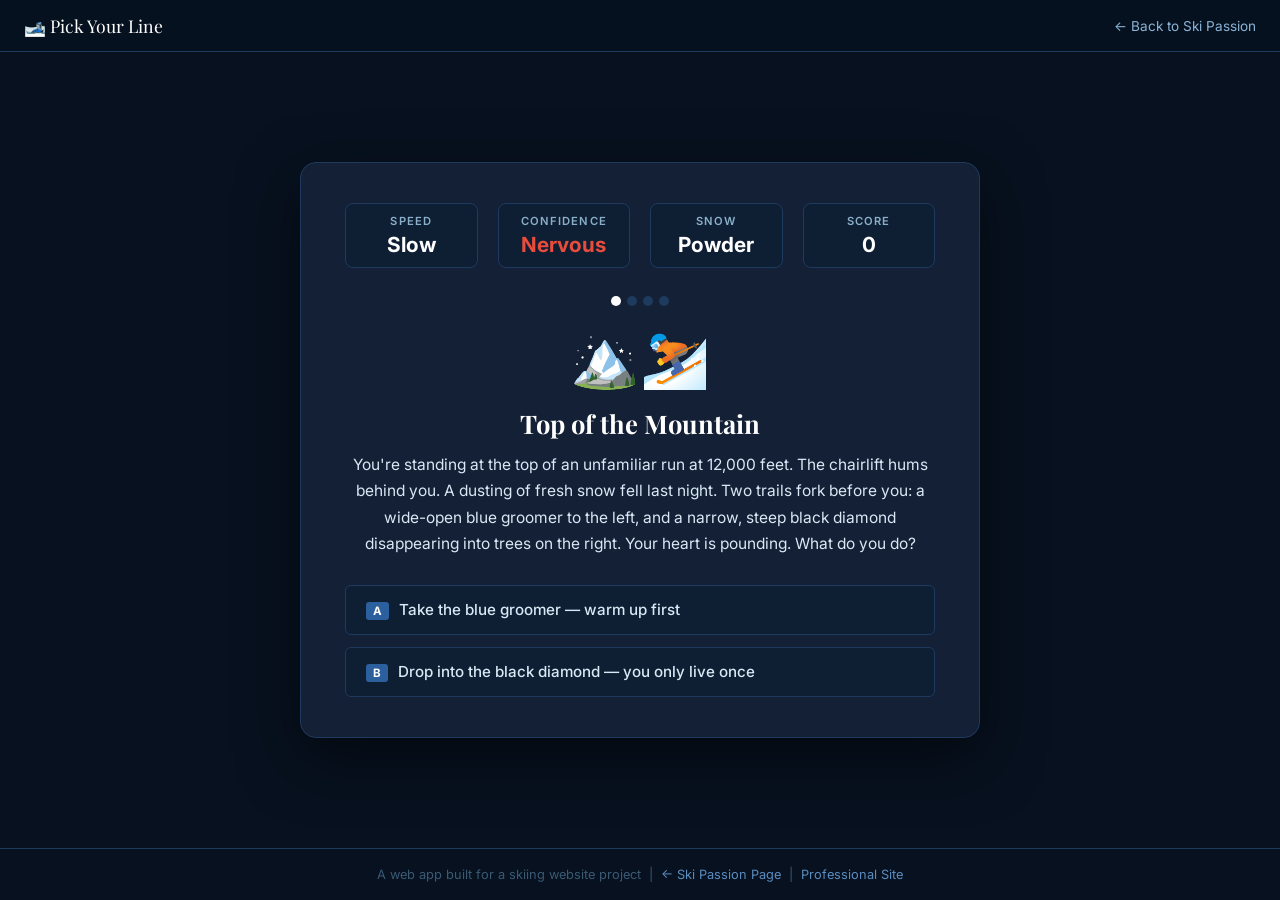
==== app.html @ cfaedc74 "Create app.html" ====
<!DOCTYPE html>
<html lang="en">
<head>
  <meta charset="UTF-8" />
  <meta name="viewport" content="width=device-width, initial-scale=1.0" />
  <title>Pick Your Line 🎿 — Ski Run Simulator</title>
  <style>
    @import url('https://fonts.googleapis.com/css2?family=Inter:wght@400;500;600;700&family=Playfair+Display:wght@700&display=swap');

    *, *::before, *::after { box-sizing: border-box; margin: 0; padding: 0; }

    :root {
      --bg-dark:    #07111f;
      --bg-mid:     #0e1e33;
      --bg-card:    #132035;
      --border:     #1e3a5f;
      --blue-main:  #2c5f9e;
      --blue-light: #5b9bd5;
      --blue-pale:  #8ab4d6;
      --text-main:  #d8e8f5;
      --text-dim:   #8aafc9;
      --white:      #ffffff;
      --green:      #2ecc71;
      --red:        #e74c3c;
      --yellow:     #f39c12;
      --btn-radius: 6px;
    }

    body {
      background-color: var(--bg-dark);
      font-family: 'Inter', sans-serif;
      color: var(--text-main);
      min-height: 100vh;
      display: flex;
      flex-direction: column;
    }

    #topbar {
      background-color: rgba(7, 17, 31, 0.95);
      border-bottom: 1px solid var(--border);
      padding: 0 24px;
      height: 52px;
      display: flex;
      align-items: center;
      justify-content: space-between;
    }
    #topbar .logo {
      font-family: 'Playfair Display', serif;
      font-size: 1.1rem;
      color: var(--white);
      text-decoration: none;
    }
    #topbar a.back-link {
      color: var(--blue-pale);
      font-size: 0.85rem;
      text-decoration: none;
    }
    #topbar a.back-link:hover { color: var(--white); }

    #game-wrap {
      flex: 1;
      display: flex;
      flex-direction: column;
      align-items: center;
      justify-content: center;
      padding: 40px 16px;
    }

    #game-card {
      background-color: var(--bg-card);
      border: 1px solid var(--border);
      border-radius: 16px;
      max-width: 680px;
      width: 100%;
      padding: 40px 44px;
      box-shadow: 0 20px 60px rgba(0, 0, 0, 0.5);
    }

    #status-bar {
      display: flex;
      gap: 20px;
      margin-bottom: 28px;
      flex-wrap: wrap;
    }
    .stat-item {
      display: flex;
      flex-direction: column;
      align-items: center;
      background-color: var(--bg-mid);
      border: 1px solid var(--border);
      border-radius: 8px;
      padding: 10px 16px;
      flex: 1;
      min-width: 80px;
    }
    .stat-label {
      font-size: 0.7rem;
      font-weight: 600;
      letter-spacing: 0.1em;
      text-transform: uppercase;
      color: var(--text-dim);
      margin-bottom: 4px;
    }
    .stat-value {
      font-size: 1.3rem;
      font-weight: 700;
      color: var(--white);
    }
    .stat-value.good  { color: var(--green); }
    .stat-value.warn  { color: var(--yellow); }
    .stat-value.bad   { color: var(--red); }

    #scene-art {
      font-size: 3.5rem;
      text-align: center;
      margin-bottom: 20px;
      line-height: 1;
      user-select: none;
    }

    #scene-title {
      font-family: 'Playfair Display', serif;
      font-size: 1.6rem;
      font-weight: 700;
      color: var(--white);
      margin-bottom: 12px;
      text-align: center;
    }

    #scene-desc {
      font-size: 0.97rem;
      line-height: 1.7;
      color: var(--text-main);
      margin-bottom: 28px;
      text-align: center;
      min-height: 80px;
    }

    #choices {
      display: flex;
      flex-direction: column;
      gap: 12px;
    }

    .choice-btn {
      background-color: var(--bg-mid);
      border: 1px solid var(--border);
      border-radius: var(--btn-radius);
      color: var(--text-main);
      cursor: pointer;
      font-family: 'Inter', sans-serif;
      font-size: 0.95rem;
      font-weight: 500;
      padding: 14px 20px;
      text-align: left;
      transition: background-color 0.18s, border-color 0.18s, transform 0.1s;
      width: 100%;
    }
    .choice-btn:hover {
      background-color: rgba(44, 95, 158, 0.3);
      border-color: var(--blue-main);
      transform: translateX(3px);
    }
    .choice-btn:active { transform: translateX(1px); }
    .choice-btn .choice-label {
      display: inline-block;
      background-color: var(--blue-main);
      color: var(--white);
      font-size: 0.72rem;
      font-weight: 700;
      border-radius: 3px;
      padding: 2px 7px;
      margin-right: 10px;
      vertical-align: middle;
    }

    #outcome-box {
      display: none;
      padding: 16px 20px;
      border-radius: 8px;
      margin-bottom: 24px;
      font-size: 0.95rem;
      line-height: 1.6;
      text-align: center;
    }
    #outcome-box.win  { background-color: rgba(46, 204, 113, 0.15); border: 1px solid var(--green); color: #a8f0c0; }
    #outcome-box.loss { background-color: rgba(231, 76, 60, 0.15);  border: 1px solid var(--red);   color: #f0a8a8; }
    #outcome-box.info { background-color: rgba(44, 95, 158, 0.15);  border: 1px solid var(--blue-main); color: var(--blue-pale); }

    #end-actions {
      display: none;
      flex-direction: column;
      align-items: center;
      gap: 16px;
      margin-top: 20px;
    }
    #final-score {
      font-family: 'Playfair Display', serif;
      font-size: 1.4rem;
      color: var(--white);
      text-align: center;
    }
    #restart-btn {
      background-color: var(--blue-main);
      border: none;
      border-radius: var(--btn-radius);
      color: var(--white);
      cursor: pointer;
      font-family: 'Inter', sans-serif;
      font-size: 1rem;
      font-weight: 600;
      padding: 14px 36px;
      transition: background-color 0.18s;
    }
    #restart-btn:hover { background-color: #1a4a7a; }

    #progress-track {
      display: flex;
      gap: 6px;
      justify-content: center;
      margin-bottom: 24px;
    }
    .track-dot {
      width: 10px;
      height: 10px;
      border-radius: 50%;
      background-color: var(--border);
      transition: background-color 0.3s;
    }
    .track-dot.done  { background-color: var(--blue-light); }
    .track-dot.curr  { background-color: var(--white); }
    .track-dot.good-end { background-color: var(--green); }
    .track-dot.bad-end  { background-color: var(--red); }

    #app-footer {
      text-align: center;
      padding: 18px;
      font-size: 0.8rem;
      color: #3a5a74;
      border-top: 1px solid var(--border);
    }
    #app-footer a { color: #5a8cbf; text-decoration: none; }
    #app-footer a:hover { color: var(--white); }
  </style>
</head>
<body>

<div id="topbar">
  <a href="scratch.html" class="logo">🎿 Pick Your Line</a>
  <a href="scratch.html" class="back-link">← Back to Ski Passion</a>
</div>

<div id="game-wrap">
  <div id="game-card">

    <div id="status-bar">
      <div class="stat-item">
        <span class="stat-label">Speed</span>
        <span class="stat-value" id="stat-speed">—</span>
      </div>
      <div class="stat-item">
        <span class="stat-label">Confidence</span>
        <span class="stat-value" id="stat-conf">—</span>
      </div>
      <div class="stat-item">
        <span class="stat-label">Snow</span>
        <span class="stat-value" id="stat-snow">—</span>
      </div>
      <div class="stat-item">
        <span class="stat-label">Score</span>
        <span class="stat-value" id="stat-score">0</span>
      </div>
    </div>

    <div id="progress-track"></div>
    <div id="outcome-box"></div>
    <div id="scene-art">⛷️</div>
    <div id="scene-title">Pick Your Line</div>
    <div id="scene-desc">Loading your run...</div>
    <div id="choices"></div>

    <div id="end-actions">
      <div id="final-score"></div>
      <button id="restart-btn">🔄 Try Again</button>
    </div>

  </div>
</div>

<div id="app-footer">
  A web app built for a skiing website project &nbsp;|&nbsp;
  <a href="scratch.html">← Ski Passion Page</a> &nbsp;|&nbsp;
  <a href="index.html">Professional Site</a>
</div>

<script>
  const state = {
    sceneIndex: 0,
    score: 0,
    speed: 'Slow',
    confidence: 'Nervous',
    snow: 'Groomed',
    history: [],
    gameOver: false
  };

  const scenes = {
    start: {
      art: '🏔️⛷️',
      title: "Top of the Mountain",
      desc: "You're standing at the top of an unfamiliar run at 12,000 feet. The chairlift hums behind you. A dusting of fresh snow fell last night. Two trails fork before you: a wide-open blue groomer to the left, and a narrow, steep black diamond disappearing into trees on the right. Your heart is pounding. What do you do?",
      speedSet: 'Slow', confSet: 'Nervous', snowSet: 'Powder',
      choices: [
        { label: 'Take the blue groomer — warm up first', next: 'groomer_start', points: 5 },
        { label: 'Drop into the black diamond — you only live once', next: 'black_start', points: 10 }
      ]
    },
    groomer_start: {
      art: '🎿✨',
      title: "Smooth Groomed Snow",
      desc: "The corduroy is pristine. Your edges grip perfectly and you start carving big confident arcs. Speed builds naturally. A mogul field appears halfway down — you can either punch straight through for a challenge, or detour around on a smooth cat track to keep your run clean.",
      speedSet: 'Medium', confSet: 'Confident', snowSet: 'Groomed',
      choices: [
        { label: 'Hit the moguls — let\'s see what you\'ve got', next: 'moguls', points: 10 },
        { label: 'Take the cat track — smooth and steady', next: 'cat_track', points: 5 }
      ]
    },
    black_start: {
      art: '😰🌲',
      title: "Into the Trees",
      desc: "You drop off the cornice edge and immediately your speed doubles. The trees are close, the snow is chopped. You need to scrub speed FAST. You can either slam on the brakes with a hockey stop (risky on variable snow), or try to find a rhythm through the natural terrain features.",
      speedSet: 'Fast', confSet: 'Nervous', snowSet: 'Chop',
      choices: [
        { label: 'Hockey stop — brake hard NOW', next: 'hockey_stop', points: 8 },
        { label: 'Find the rhythm — trust your technique', next: 'find_rhythm', points: 12 }
      ]
    },
    moguls: {
      art: '💥🎿',
      title: "Into the Bumps",
      desc: "The moguls are massive — each one the size of a volkswagen. You absorb the first three like a pro. Then you catch an edge on the fourth one. You go airborne — not by choice. You can tuck and try to land clean, or try to flail and self-arrest before the impact.",
      speedSet: 'Fast', confSet: 'Nervous', snowSet: 'Groomed',
      choices: [
        { label: 'Tuck and stick the landing', next: 'mogul_land', points: 15 },
        { label: 'Try to bail out mid-air', next: 'mogul_bail', points: 0 }
      ]
    },
    cat_track: {
      art: '😌🏔️',
      title: "Smooth Cat Track",
      desc: "You glide along the cat track, soaking in the views. A couple of powder stashes are visible off the groomed path — fresh, untracked snow between some trees. Totally rideable if you're brave enough to hop off-piste.",
      speedSet: 'Slow', confSet: 'Confident', snowSet: 'Groomed',
      choices: [
        { label: 'Charge into the powder stash!', next: 'powder_stash', points: 15 },
        { label: 'Stay on the groomer all the way down', next: 'clean_finish', points: 8 }
      ]
    },
    hockey_stop: {
      art: '😬❄️',
      title: "Edge Wash",
      desc: "You try to hockey stop but your edges wash out in the variable snow. You slide sideways for about 30 meters, losing a ski pole along the way. But you stop! No crash, just wounded pride and one missing pole. You retrieve it and compose yourself.",
      speedSet: 'Slow', confSet: 'Shaken', snowSet: 'Chop',
      choices: [
        { label: 'Ski it out slowly — you\'ve got this', next: 'slow_finish', points: 6 },
        { label: 'Drop into the off-piste gully — all or nothing', next: 'gully', points: 14 }
      ]
    },
    find_rhythm: {
      art: '🔥⛷️',
      title: "In the Zone",
      desc: "Something clicks. The trees open up just enough and you're flowing between them, absorbing terrain, making micro-adjustments that feel effortless. This is what skiing is about. You ride it all the way out — perfectly controlled — and burst into the open bowl below.",
      speedSet: 'Fast', confSet: 'Locked In', snowSet: 'Powder',
      choices: [
        { label: 'Charge across the open bowl — maintain the energy!', next: 'open_bowl', points: 18 },
        { label: 'Scout the exit carefully — you\'ve earned a safe finish', next: 'safe_exit', points: 12 }
      ]
    },
    mogul_land: {
      art: '🏅⛷️',
      title: "Stomped It!",
      desc: "You tuck, absorb the impact, and stick the landing like you've done it a thousand times. The crowd at the lift line (there's always a crowd) gives a small cheer. Confidence sky-high. The rest of the mogul field parts like a zipper.",
      speedSet: 'Fast', confSet: 'Elite', snowSet: 'Groomed',
      choices: [
        { label: 'Sprint to the finish for maximum style points', next: 'epic_finish', points: 20 },
        { label: 'Lap it immediately — do it again!', next: 'epic_finish', points: 20 }
      ]
    },
    mogul_bail: {
      art: '💀😅',
      title: "Tomahawk",
      desc: "Your attempt to bail mid-air results in a spectacular tumble — ski, pole, hat, and dignity scattered across the mogul field. You're completely fine. One ski released properly. But the GoPro footage is going to be... educational.",
      speedSet: 'Slow', confSet: 'Humbled', snowSet: 'Groomed',
      terminal: 'loss',
      terminalMsg: "You survived! But that's one for the fail compilation. No shame — everyone's taken a mogul send-off at some point. Brush the snow off and go again. 😅",
      points: 5
    },
    powder_stash: {
      art: '❄️🤩',
      title: "First Tracks!",
      desc: "You plunge into untracked snow and immediately you're floating — the skis surfing above the deep powder. Time slows down. Every turn is effortless, weightless bliss. You ride it all the way to the base, whooping the whole way.",
      speedSet: 'Medium', confSet: 'Euphoric', snowSet: 'Powder',
      terminal: 'win',
      terminalMsg: "🏆 Perfect Powder Run! You found untracked snow and rode it flawlessly. This is why we ski. This is why we endure the cold and the crowds and the parking lot. For this exact moment.",
      points: 30
    },
    clean_finish: {
      art: '😌✅',
      title: "Clean and Comfortable",
      desc: "You carve smooth turns all the way to the base, arriving with energy to spare and a smile on your face. Safe, controlled, satisfying.",
      speedSet: 'Medium', confSet: 'Happy', snowSet: 'Groomed',
      terminal: 'win',
      terminalMsg: "✅ Solid clean run! You skied within your ability and had a great time doing it. Smart, controlled, fun. Now go lap it again with a little more edge pressure.",
      points: 20
    },
    slow_finish: {
      art: '🐢⛷️',
      title: "Controlled Descent",
      desc: "You pick your way carefully through the rest of the black diamond, wedge-turning where needed without shame. Not your finest hour stylistically. But you finish the run, all body parts intact, and that's what matters.",
      speedSet: 'Slow', confSet: 'Relieved', snowSet: 'Chop',
      terminal: 'win',
      terminalMsg: "🎿 Run Complete — The mountain doesn't care about style points. You made it down in one piece. That's skiing. Go have a hot chocolate and come back stronger.",
      points: 12
    },
    gully: {
      art: '🌊❄️',
      title: "The Gully Drop",
      desc: "You drop into the narrow gully and it turns into a natural half-pipe. You're bouncing wall to wall, completely out of control but somehow staying upright. At the bottom, the gully spits you into the open run — alive, screaming, and grinning.",
      speedSet: 'Fast', confSet: 'Manic', snowSet: 'Chop',
      terminal: 'win',
      terminalMsg: "🏆 Wild Ride! You absolutely should not have done that and it was AWESOME. 10/10 would not recommend, would absolutely do again.",
      points: 25
    },
    open_bowl: {
      art: '🏔️💨',
      title: "Wide Open Bowl",
      desc: "You explode into the open bowl and let it run — Mach chicken all the way to the ridge. Wind howling, vision blurring at the edges, the mountain spread out around you like the whole world belongs to you.",
      speedSet: 'Mach', confSet: 'Invincible', snowSet: 'Powder',
      terminal: 'win',
      terminalMsg: "🏆 LEGENDARY RUN. Speed. Powder. Air. You hit the bowl at full send and owned every inch of it. This is the run you'll describe at every après-ski for the next ten years.",
      points: 35
    },
    safe_exit: {
      art: '🧠⛷️',
      title: "Smart Skier",
      desc: "You take a beat to read the exit terrain, spot a clean line off the bowl, and ride it out with precision. Disciplined skiing is good skiing. You arrive at the lift line with perfect form, every turn textbook clean.",
      speedSet: 'Medium', confSet: 'Satisfied', snowSet: 'Powder',
      terminal: 'win',
      terminalMsg: "✅ Expert-level decision making! Speed when it's right, control when it matters. You've got the mindset of a great skier. Now go lap Corbett's.",
      points: 22
    },
    epic_finish: {
      art: '🏅🎉',
      title: "Pro-Level Finish",
      desc: "You charge the last 500 feet of vertical at full speed, linking perfect short-radius turns through the rest of the run, and arrive at the base in a spray of snow that ruins three strangers' après-ski photos. Worth it.",
      speedSet: 'Fast', confSet: 'Elite', snowSet: 'Groomed',
      terminal: 'win',
      terminalMsg: "🏆 EPIC RUN! From top to bottom, you made every right call. Speed. Technique. Stomped landings. You're in the top 5% of skiers on this mountain today. You've earned those après-ski nachos.",
      points: 40
    }
  };

  const MAX_STEPS = 4;
  let stepCount = 0;

  const elArt     = document.getElementById('scene-art');
  const elTitle   = document.getElementById('scene-title');
  const elDesc    = document.getElementById('scene-desc');
  const elChoices = document.getElementById('choices');
  const elOutcome = document.getElementById('outcome-box');
  const elEndActs = document.getElementById('end-actions');
  const elFinalSc = document.getElementById('final-score');
  const elTrack   = document.getElementById('progress-track');
  const elScore   = document.getElementById('stat-score');
  const elSpeed   = document.getElementById('stat-speed');
  const elConf    = document.getElementById('stat-conf');
  const elSnow    = document.getElementById('stat-snow');

  function initTrack() {
    elTrack.innerHTML = '';
    for (let i = 0; i < MAX_STEPS; i++) {
      const dot = document.createElement('div');
      dot.className = 'track-dot';
      dot.id = 'dot-' + i;
      elTrack.appendChild(dot);
    }
  }

  function updateStats(scene) {
    if (scene.speedSet) elSpeed.textContent = scene.speedSet;
    if (scene.confSet)  elConf.textContent  = scene.confSet;
    if (scene.snowSet)  elSnow.textContent  = scene.snowSet;
    const conf = elConf.textContent;
    elConf.className = 'stat-value ' + (
      ['Elite','Invincible','Euphoric','Locked In','Manic'].includes(conf) ? 'good' :
      ['Shaken','Humbled','Nervous'].includes(conf) ? 'bad' : ''
    );
  }

  function showScene(sceneId) {
    const scene = scenes[sceneId];
    if (!scene) return;

    if (stepCount < MAX_STEPS) {
      const prevDot = document.getElementById('dot-' + (stepCount - 1));
      if (prevDot && !prevDot.className.includes('end')) prevDot.className = 'track-dot done';
      const currDot = document.getElementById('dot-' + stepCount);
      if (currDot) currDot.className = 'track-dot curr';
    }

    state.score += scene.points || 0;
    state.sceneIndex++;
    stepCount++;
    updateStats(scene);
    elScore.textContent = state.score;

    elOutcome.style.display = 'none';
    elOutcome.className = 'outcome-box';
    elEndActs.style.display = 'none';

    elArt.textContent   = scene.art || '⛷️';
    elTitle.textContent = scene.title;
    elDesc.textContent  = scene.desc;

    if (scene.terminal) {
      elChoices.innerHTML = '';
      elOutcome.style.display = 'block';
      elOutcome.className = 'outcome-box ' + (scene.terminal === 'win' ? 'win' : 'loss');
      elOutcome.textContent = scene.terminalMsg;

      const finalDot = document.getElementById('dot-' + (stepCount - 1));
      if (finalDot) finalDot.className = 'track-dot ' + (scene.terminal === 'win' ? 'good-end' : 'bad-end');

      const rank = state.score >= 35 ? '🏆 Legend' :
                   state.score >= 22 ? '🥇 Expert' :
                   state.score >= 14 ? '🥈 Solid Skier' : '🥉 Getting There';

      elFinalSc.innerHTML = `Final Score: <strong>${state.score} pts</strong> &nbsp;·&nbsp; ${rank}`;
      elEndActs.style.display = 'flex';
      return;
    }

    elChoices.innerHTML = '';
    (scene.choices || []).forEach((c, i) => {
      const btn = document.createElement('button');
      btn.className = 'choice-btn';
      btn.innerHTML = `<span class="choice-label">${String.fromCharCode(65 + i)}</span>${c.label}`;
      btn.addEventListener('click', () => {
        document.querySelectorAll('.choice-btn').forEach(b => b.disabled = true);
        setTimeout(() => showScene(c.next), 150);
      });
      elChoices.appendChild(btn);
    });
  }

  function restartGame() {
    state.score = 0;
    state.sceneIndex = 0;
    stepCount = 0;
    elScore.textContent = '0';
    elSpeed.textContent = '—';
    elConf.textContent  = '—';
    elSnow.textContent  = '—';
    elSpeed.className = elConf.className = elSnow.className = 'stat-value';
    initTrack();
    showScene('start');
  }

  document.getElementById('restart-btn').addEventListener('click', restartGame);
  initTrack();
  showScene('start');
</script>

</body>
</html>
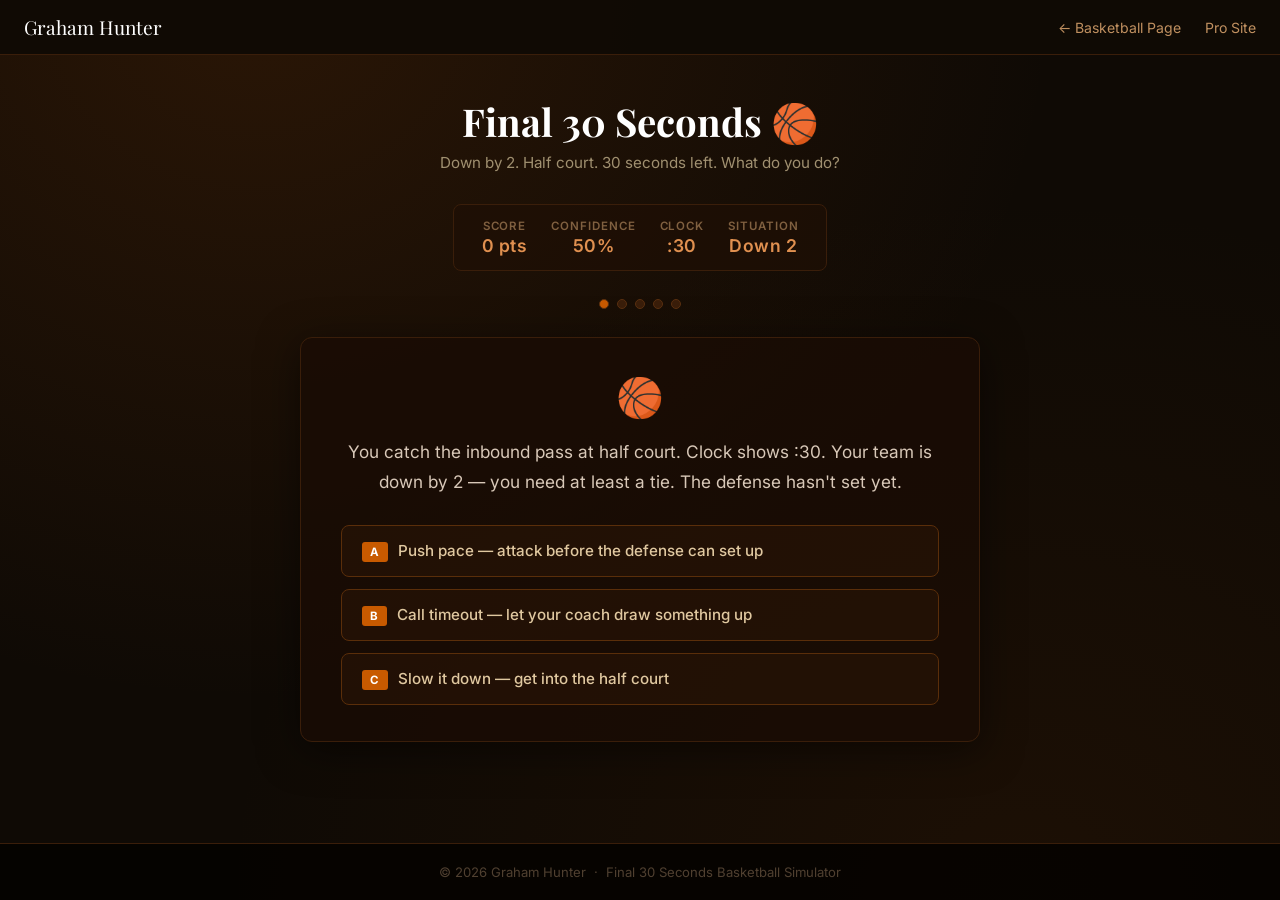
==== commit 71550f1d: "Update site: real info + basketball theme" ====
--- a/app.html
+++ b/app.html
@@ -3,139 +3,137 @@
 <head>
   <meta charset="UTF-8" />
   <meta name="viewport" content="width=device-width, initial-scale=1.0" />
-  <title>Pick Your Line 🎿 — Ski Run Simulator</title>
+  <title>Final 30 Seconds 🏀 — Basketball Simulator</title>
+  <link rel="preconnect" href="https://fonts.googleapis.com" />
+  <link rel="preconnect" href="https://fonts.gstatic.com" crossorigin />
+  <link href="https://fonts.googleapis.com/css2?family=Inter:wght@400;500;600;700&family=Playfair+Display:wght@700&display=swap" rel="stylesheet" />
   <style>
-    @import url('https://fonts.googleapis.com/css2?family=Inter:wght@400;500;600;700&family=Playfair+Display:wght@700&display=swap');
-
+    /* ===== RESET & BASE ===== */
     *, *::before, *::after { box-sizing: border-box; margin: 0; padding: 0; }
 
-    :root {
-      --bg-dark:    #07111f;
-      --bg-mid:     #0e1e33;
-      --bg-card:    #132035;
-      --border:     #1e3a5f;
-      --blue-main:  #2c5f9e;
-      --blue-light: #5b9bd5;
-      --blue-pale:  #8ab4d6;
-      --text-main:  #d8e8f5;
-      --text-dim:   #8aafc9;
-      --white:      #ffffff;
-      --green:      #2ecc71;
-      --red:        #e74c3c;
-      --yellow:     #f39c12;
-      --btn-radius: 6px;
-    }
-
     body {
-      background-color: var(--bg-dark);
       font-family: 'Inter', sans-serif;
-      color: var(--text-main);
+      background-color: #0f0a05;
+      background-image:
+        radial-gradient(ellipse at 20% 0%, rgba(150, 70, 10, 0.20) 0%, transparent 55%),
+        radial-gradient(ellipse at 80% 100%, rgba(100, 45, 5, 0.16) 0%, transparent 55%);
+      color: #e0d0c0;
       min-height: 100vh;
       display: flex;
       flex-direction: column;
     }
 
-    #topbar {
-      background-color: rgba(7, 17, 31, 0.95);
-      border-bottom: 1px solid var(--border);
-      padding: 0 24px;
-      height: 52px;
+    /* ===== HEADER ===== */
+    header {
+      background-color: rgba(15, 10, 5, 0.95);
+      border-bottom: 1px solid #3a1e0a;
+      padding: 14px 24px;
       display: flex;
       align-items: center;
       justify-content: space-between;
     }
-    #topbar .logo {
+    header .logo {
       font-family: 'Playfair Display', serif;
-      font-size: 1.1rem;
-      color: var(--white);
+      font-size: 1.2rem;
+      color: #ffffff;
       text-decoration: none;
     }
-    #topbar a.back-link {
-      color: var(--blue-pale);
-      font-size: 0.85rem;
+    header nav a {
+      color: #c09060;
       text-decoration: none;
-    }
-    #topbar a.back-link:hover { color: var(--white); }
-
-    #game-wrap {
+      font-size: 0.88rem;
+      margin-left: 20px;
+      transition: color 0.2s;
+    }
+    header nav a:hover { color: #ffffff; }
+
+    /* ===== MAIN GAME AREA ===== */
+    main {
       flex: 1;
       display: flex;
       flex-direction: column;
       align-items: center;
+      justify-content: flex-start;
+      padding: 40px 20px 60px;
+    }
+
+    h1 {
+      font-family: 'Playfair Display', serif;
+      font-size: 2.4rem;
+      color: #ffffff;
+      text-align: center;
+      margin-bottom: 6px;
+    }
+    .subtitle {
+      font-size: 0.95rem;
+      color: #a09070;
+      text-align: center;
+      margin-bottom: 32px;
+    }
+
+    /* ===== STATUS BAR ===== */
+    #status-bar {
+      display: flex;
+      gap: 24px;
+      background: rgba(30, 15, 5, 0.7);
+      border: 1px solid #3a1e0a;
+      border-radius: 8px;
+      padding: 14px 28px;
+      margin-bottom: 28px;
+      font-size: 0.88rem;
+      font-weight: 600;
+      letter-spacing: 0.04em;
+      flex-wrap: wrap;
       justify-content: center;
-      padding: 40px 16px;
-    }
-
-    #game-card {
-      background-color: var(--bg-card);
-      border: 1px solid var(--border);
-      border-radius: 16px;
+    }
+    .stat { display: flex; flex-direction: column; align-items: center; gap: 2px; }
+    .stat-label { font-size: 0.72rem; color: #806040; text-transform: uppercase; letter-spacing: 0.08em; }
+    .stat-value { font-size: 1.1rem; color: #e09050; }
+
+    /* ===== PROGRESS TRACK ===== */
+    #progress-track {
+      display: flex;
+      gap: 8px;
+      margin-bottom: 28px;
+    }
+    .progress-dot {
+      width: 10px;
+      height: 10px;
+      border-radius: 50%;
+      background-color: #3a1e0a;
+      border: 1px solid #5a3010;
+      transition: background-color 0.3s;
+    }
+    .progress-dot.active { background-color: #c85a00; }
+    .progress-dot.done { background-color: #604030; }
+
+    /* ===== SCENE CARD ===== */
+    #scene-card {
+      background: rgba(25, 12, 4, 0.8);
+      border: 1px solid #3a1e0a;
+      border-radius: 12px;
+      padding: 36px 40px;
       max-width: 680px;
       width: 100%;
-      padding: 40px 44px;
-      box-shadow: 0 20px 60px rgba(0, 0, 0, 0.5);
-    }
-
-    #status-bar {
-      display: flex;
-      gap: 20px;
+      margin-bottom: 24px;
+      box-shadow: 0 8px 40px rgba(0, 0, 0, 0.5);
+    }
+
+    #scene-icon {
+      font-size: 2.4rem;
+      text-align: center;
+      margin-bottom: 16px;
+    }
+
+    #scene-text {
+      font-size: 1.08rem;
+      line-height: 1.75;
+      color: #d8c8b8;
+      text-align: center;
       margin-bottom: 28px;
-      flex-wrap: wrap;
-    }
-    .stat-item {
-      display: flex;
-      flex-direction: column;
-      align-items: center;
-      background-color: var(--bg-mid);
-      border: 1px solid var(--border);
-      border-radius: 8px;
-      padding: 10px 16px;
-      flex: 1;
-      min-width: 80px;
-    }
-    .stat-label {
-      font-size: 0.7rem;
-      font-weight: 600;
-      letter-spacing: 0.1em;
-      text-transform: uppercase;
-      color: var(--text-dim);
-      margin-bottom: 4px;
-    }
-    .stat-value {
-      font-size: 1.3rem;
-      font-weight: 700;
-      color: var(--white);
-    }
-    .stat-value.good  { color: var(--green); }
-    .stat-value.warn  { color: var(--yellow); }
-    .stat-value.bad   { color: var(--red); }
-
-    #scene-art {
-      font-size: 3.5rem;
-      text-align: center;
-      margin-bottom: 20px;
-      line-height: 1;
-      user-select: none;
-    }
-
-    #scene-title {
-      font-family: 'Playfair Display', serif;
-      font-size: 1.6rem;
-      font-weight: 700;
-      color: var(--white);
-      margin-bottom: 12px;
-      text-align: center;
-    }
-
-    #scene-desc {
-      font-size: 0.97rem;
-      line-height: 1.7;
-      color: var(--text-main);
-      margin-bottom: 28px;
-      text-align: center;
-      min-height: 80px;
-    }
-
+    }
+
+    /* ===== CHOICES ===== */
     #choices {
       display: flex;
       flex-direction: column;
@@ -143,432 +141,347 @@
     }
 
     .choice-btn {
-      background-color: var(--bg-mid);
-      border: 1px solid var(--border);
-      border-radius: var(--btn-radius);
-      color: var(--text-main);
-      cursor: pointer;
+      background: rgba(40, 20, 5, 0.6);
+      border: 1px solid #5a2e0a;
+      border-radius: 8px;
+      color: #e0c8a0;
+      font-size: 0.95rem;
       font-family: 'Inter', sans-serif;
-      font-size: 0.95rem;
       font-weight: 500;
       padding: 14px 20px;
       text-align: left;
-      transition: background-color 0.18s, border-color 0.18s, transform 0.1s;
-      width: 100%;
+      cursor: pointer;
+      transition: all 0.2s;
+      line-height: 1.4;
     }
     .choice-btn:hover {
-      background-color: rgba(44, 95, 158, 0.3);
-      border-color: var(--blue-main);
-      transform: translateX(3px);
-    }
-    .choice-btn:active { transform: translateX(1px); }
+      background: rgba(200, 90, 0, 0.15);
+      border-color: #c85a00;
+      color: #ffffff;
+    }
     .choice-btn .choice-label {
       display: inline-block;
-      background-color: var(--blue-main);
-      color: var(--white);
+      background: #c85a00;
+      color: #fff;
       font-size: 0.72rem;
       font-weight: 700;
+      letter-spacing: 0.06em;
+      padding: 2px 8px;
       border-radius: 3px;
-      padding: 2px 7px;
       margin-right: 10px;
       vertical-align: middle;
     }
 
+    /* ===== OUTCOME BOX ===== */
     #outcome-box {
       display: none;
-      padding: 16px 20px;
-      border-radius: 8px;
+      background: rgba(25, 12, 4, 0.8);
+      border: 1px solid #3a1e0a;
+      border-radius: 12px;
+      padding: 36px 40px;
+      max-width: 680px;
+      width: 100%;
+      text-align: center;
+      box-shadow: 0 8px 40px rgba(0, 0, 0, 0.5);
+    }
+    #outcome-box.win { border-color: #4a8a20; }
+    #outcome-box.loss { border-color: #8a2020; }
+
+    #outcome-icon { font-size: 3rem; margin-bottom: 14px; }
+    #outcome-title {
+      font-family: 'Playfair Display', serif;
+      font-size: 1.8rem;
+      margin-bottom: 12px;
+    }
+    #outcome-box.win #outcome-title { color: #80c840; }
+    #outcome-box.loss #outcome-title { color: #c84040; }
+    #outcome-desc { font-size: 1rem; color: #b0a090; line-height: 1.6; margin-bottom: 24px; }
+
+    #final-score {
+      font-size: 0.88rem;
+      color: #806040;
       margin-bottom: 24px;
+    }
+    #final-score span { color: #e09050; font-weight: 700; }
+
+    #restart-btn {
+      background-color: #c85a00;
+      color: #ffffff;
+      border: none;
+      border-radius: 6px;
+      padding: 12px 32px;
       font-size: 0.95rem;
-      line-height: 1.6;
-      text-align: center;
-    }
-    #outcome-box.win  { background-color: rgba(46, 204, 113, 0.15); border: 1px solid var(--green); color: #a8f0c0; }
-    #outcome-box.loss { background-color: rgba(231, 76, 60, 0.15);  border: 1px solid var(--red);   color: #f0a8a8; }
-    #outcome-box.info { background-color: rgba(44, 95, 158, 0.15);  border: 1px solid var(--blue-main); color: var(--blue-pale); }
-
-    #end-actions {
-      display: none;
-      flex-direction: column;
-      align-items: center;
-      gap: 16px;
-      margin-top: 20px;
-    }
-    #final-score {
-      font-family: 'Playfair Display', serif;
-      font-size: 1.4rem;
-      color: var(--white);
-      text-align: center;
-    }
-    #restart-btn {
-      background-color: var(--blue-main);
-      border: none;
-      border-radius: var(--btn-radius);
-      color: var(--white);
+      font-weight: 600;
+      font-family: 'Inter', sans-serif;
       cursor: pointer;
-      font-family: 'Inter', sans-serif;
-      font-size: 1rem;
-      font-weight: 600;
-      padding: 14px 36px;
-      transition: background-color 0.18s;
-    }
-    #restart-btn:hover { background-color: #1a4a7a; }
-
-    #progress-track {
-      display: flex;
-      gap: 6px;
-      justify-content: center;
-      margin-bottom: 24px;
-    }
-    .track-dot {
-      width: 10px;
-      height: 10px;
-      border-radius: 50%;
-      background-color: var(--border);
-      transition: background-color 0.3s;
-    }
-    .track-dot.done  { background-color: var(--blue-light); }
-    .track-dot.curr  { background-color: var(--white); }
-    .track-dot.good-end { background-color: var(--green); }
-    .track-dot.bad-end  { background-color: var(--red); }
-
-    #app-footer {
-      text-align: center;
-      padding: 18px;
-      font-size: 0.8rem;
-      color: #3a5a74;
-      border-top: 1px solid var(--border);
-    }
-    #app-footer a { color: #5a8cbf; text-decoration: none; }
-    #app-footer a:hover { color: var(--white); }
+      transition: background-color 0.2s;
+    }
+    #restart-btn:hover { background-color: #9a3a00; }
+
+    /* ===== FOOTER ===== */
+    footer {
+      background-color: rgba(5, 3, 1, 0.9);
+      border-top: 1px solid #3a1e0a;
+      text-align: center;
+      padding: 20px 16px;
+      font-size: 0.82rem;
+      color: #504030;
+    }
   </style>
 </head>
 <body>
 
-<div id="topbar">
-  <a href="scratch.html" class="logo">🎿 Pick Your Line</a>
-  <a href="scratch.html" class="back-link">← Back to Ski Passion</a>
-</div>
-
-<div id="game-wrap">
-  <div id="game-card">
-
-    <div id="status-bar">
-      <div class="stat-item">
-        <span class="stat-label">Speed</span>
-        <span class="stat-value" id="stat-speed">—</span>
-      </div>
-      <div class="stat-item">
-        <span class="stat-label">Confidence</span>
-        <span class="stat-value" id="stat-conf">—</span>
-      </div>
-      <div class="stat-item">
-        <span class="stat-label">Snow</span>
-        <span class="stat-value" id="stat-snow">—</span>
-      </div>
-      <div class="stat-item">
-        <span class="stat-label">Score</span>
-        <span class="stat-value" id="stat-score">0</span>
-      </div>
-    </div>
-
-    <div id="progress-track"></div>
-    <div id="outcome-box"></div>
-    <div id="scene-art">⛷️</div>
-    <div id="scene-title">Pick Your Line</div>
-    <div id="scene-desc">Loading your run...</div>
+<!-- ===== HEADER ===== -->
+<header>
+  <a href="index.html" class="logo">Graham Hunter</a>
+  <nav>
+    <a href="scratch.html">← Basketball Page</a>
+    <a href="index.html">Pro Site</a>
+  </nav>
+</header>
+
+<!-- ===== MAIN ===== -->
+<main>
+  <h1>Final 30 Seconds 🏀</h1>
+  <p class="subtitle">Down by 2. Half court. 30 seconds left. What do you do?</p>
+
+  <!-- Status bar -->
+  <div id="status-bar">
+    <div class="stat"><span class="stat-label">Score</span><span class="stat-value" id="stat-score">0 pts</span></div>
+    <div class="stat"><span class="stat-label">Confidence</span><span class="stat-value" id="stat-conf">50%</span></div>
+    <div class="stat"><span class="stat-label">Clock</span><span class="stat-value" id="stat-clock">:30</span></div>
+    <div class="stat"><span class="stat-label">Situation</span><span class="stat-value" id="stat-diff">Down 2</span></div>
+  </div>
+
+  <!-- Progress dots -->
+  <div id="progress-track">
+    <div class="progress-dot" id="dot-0"></div>
+    <div class="progress-dot" id="dot-1"></div>
+    <div class="progress-dot" id="dot-2"></div>
+    <div class="progress-dot" id="dot-3"></div>
+    <div class="progress-dot" id="dot-4"></div>
+  </div>
+
+  <!-- Scene card -->
+  <div id="scene-card">
+    <div id="scene-icon"></div>
+    <p id="scene-text"></p>
     <div id="choices"></div>
-
-    <div id="end-actions">
-      <div id="final-score"></div>
-      <button id="restart-btn">🔄 Try Again</button>
-    </div>
-
   </div>
-</div>
-
-<div id="app-footer">
-  A web app built for a skiing website project &nbsp;|&nbsp;
-  <a href="scratch.html">← Ski Passion Page</a> &nbsp;|&nbsp;
-  <a href="index.html">Professional Site</a>
-</div>
-
+
+  <!-- Outcome box -->
+  <div id="outcome-box">
+    <div id="outcome-icon"></div>
+    <div id="outcome-title"></div>
+    <p id="outcome-desc"></p>
+    <p id="final-score"></p>
+    <button id="restart-btn" onclick="startGame()">Play Again</button>
+  </div>
+</main>
+
+<!-- ===== FOOTER ===== -->
+<footer>
+  &copy; 2026 Graham Hunter &nbsp;·&nbsp; Final 30 Seconds Basketball Simulator
+</footer>
+
+<!-- ===== GAME LOGIC ===== -->
 <script>
-  const state = {
-    sceneIndex: 0,
-    score: 0,
-    speed: 'Slow',
-    confidence: 'Nervous',
-    snow: 'Groomed',
-    history: [],
-    gameOver: false
+  /* ── Scene graph ── */
+  const SCENES = {
+    start: {
+      icon: '🏀',
+      text: "You catch the inbound pass at half court. Clock shows :30. Your team is down by 2 — you need at least a tie. The defense hasn't set yet.",
+      choices: [
+        { label: 'A', text: 'Push pace — attack before the defense can set up', next: 'push_pace', clock: 22, conf: +10 },
+        { label: 'B', text: 'Call timeout — let your coach draw something up', next: 'timeout', clock: 20, conf: +5 },
+        { label: 'C', text: 'Slow it down — get into the half court', next: 'halfcourt', clock: 18, conf: 0 },
+      ]
+    },
+
+    push_pace: {
+      icon: '⚡',
+      text: "You're flying down the court. Two defenders scramble back. You hit the paint and see your options open up fast.",
+      choices: [
+        { label: 'A', text: 'Finish at the rim — draw contact, get to the line', next: 'finish_rim', clock: 16, conf: +15, score: +2 },
+        { label: 'B', text: 'Kick out to the open corner shooter', next: 'kick_corner', clock: 14, conf: +5 },
+        { label: 'C', text: 'Pull up for the mid-range off the glass', next: 'midrange_fast', clock: 15, conf: +5, score: +2 },
+      ]
+    },
+
+    timeout: {
+      icon: '📋',
+      text: "Coach draws up a clean play in the huddle. The gym is loud. You walk back on the court calm — you know exactly what's coming.",
+      choices: [
+        { label: 'A', text: 'Run the pick-and-roll with your big man', next: 'pick_roll', clock: 14, conf: +10 },
+        { label: 'B', text: 'Iso your best scorer on the wing', next: 'iso', clock: 14, conf: +5 },
+        { label: 'C', text: 'Back-door cut for the easy layup', next: 'backdoor', clock: 14, conf: +15 },
+      ]
+    },
+
+    halfcourt: {
+      icon: '🧠',
+      text: "You work the ball around the perimeter. :15 on the clock. Defense is locked in. You need to create something.",
+      choices: [
+        { label: 'A', text: 'Drive left — your stronger hand', next: 'drive_left', clock: 10, conf: +5 },
+        { label: 'B', text: 'Step back three — fade away from the defender', next: 'stepback_three', clock: 8, conf: -5 },
+        { label: 'C', text: 'Post up and work for the two', next: 'post_up', clock: 9, conf: 0 },
+      ]
+    },
+
+    /* ── Terminal scenes ── */
+    finish_rim: {
+      icon: '🏆', terminal: true, win: true,
+      title: 'And One!',
+      desc: "You power through the contact, flip it off the glass, and it drops. The foul is called. You step to the line with :08 left, drain the free throw, and your team escapes with the win.",
+      bonus: 1
+    },
+    kick_corner: {
+      icon: '🏆', terminal: true, win: true,
+      title: 'Corner Three — Good!',
+      desc: "You feed the corner at exactly the right moment. Your teammate catches, sets, fires — nothing but net. A three-point swing. Game over.",
+      bonus: 3
+    },
+    midrange_fast: {
+      icon: '😬', terminal: true, win: false,
+      title: 'Rim, Out.',
+      desc: "The pull-up looked clean but caught the back of the rim and bounced out. They grab the board and run out the clock. Good effort, tough result.",
+      bonus: 0
+    },
+    pick_roll: {
+      icon: '🏆', terminal: true, win: true,
+      title: 'Perfect Execution',
+      desc: "The pick-and-roll unfolds exactly as drawn up. Your big slips the screen, catches the lob, and hammers it home. Tie game — and your team gets the stop in overtime.",
+      bonus: 2
+    },
+    iso: {
+      icon: '😬', terminal: true, win: false,
+      title: 'Contested, Blocked',
+      desc: "Your scorer goes one-on-one, gets a little greedy with the dribble, and the defender times the block perfectly. It's not your night.",
+      bonus: 0
+    },
+    backdoor: {
+      icon: '🏆', terminal: true, win: true,
+      title: 'Backdoor Bucket!',
+      desc: "The cutter reads the defense perfectly, slips behind the help, and catches the pass in stride for an easy layup. Textbook basketball.",
+      bonus: 2
+    },
+    drive_left: {
+      icon: '🏆', terminal: true, win: true,
+      title: 'Tough Finish',
+      desc: "You attack left, absorb the contact, and scoop it over the rim with your off hand. It rattles around and drops. The gym erupts.",
+      bonus: 2
+    },
+    stepback_three: {
+      icon: '😬', terminal: true, win: false,
+      title: 'Airball',
+      desc: "You take a step back on a tough three with a hand in your face. It sails wide left. You'll get them next time.",
+      bonus: 0
+    },
+    post_up: {
+      icon: '🏆', terminal: true, win: true,
+      title: 'Drop Step, Two',
+      desc: "You back your defender down, feel a gap on the left block, spin into a drop step, and lay it up off the glass. Tie game. Your defense holds in OT.",
+      bonus: 2
+    },
   };
 
-  const scenes = {
-    start: {
-      art: '🏔️⛷️',
-      title: "Top of the Mountain",
-      desc: "You're standing at the top of an unfamiliar run at 12,000 feet. The chairlift hums behind you. A dusting of fresh snow fell last night. Two trails fork before you: a wide-open blue groomer to the left, and a narrow, steep black diamond disappearing into trees on the right. Your heart is pounding. What do you do?",
-      speedSet: 'Slow', confSet: 'Nervous', snowSet: 'Powder',
-      choices: [
-        { label: 'Take the blue groomer — warm up first', next: 'groomer_start', points: 5 },
-        { label: 'Drop into the black diamond — you only live once', next: 'black_start', points: 10 }
-      ]
-    },
-    groomer_start: {
-      art: '🎿✨',
-      title: "Smooth Groomed Snow",
-      desc: "The corduroy is pristine. Your edges grip perfectly and you start carving big confident arcs. Speed builds naturally. A mogul field appears halfway down — you can either punch straight through for a challenge, or detour around on a smooth cat track to keep your run clean.",
-      speedSet: 'Medium', confSet: 'Confident', snowSet: 'Groomed',
-      choices: [
-        { label: 'Hit the moguls — let\'s see what you\'ve got', next: 'moguls', points: 10 },
-        { label: 'Take the cat track — smooth and steady', next: 'cat_track', points: 5 }
-      ]
-    },
-    black_start: {
-      art: '😰🌲',
-      title: "Into the Trees",
-      desc: "You drop off the cornice edge and immediately your speed doubles. The trees are close, the snow is chopped. You need to scrub speed FAST. You can either slam on the brakes with a hockey stop (risky on variable snow), or try to find a rhythm through the natural terrain features.",
-      speedSet: 'Fast', confSet: 'Nervous', snowSet: 'Chop',
-      choices: [
-        { label: 'Hockey stop — brake hard NOW', next: 'hockey_stop', points: 8 },
-        { label: 'Find the rhythm — trust your technique', next: 'find_rhythm', points: 12 }
-      ]
-    },
-    moguls: {
-      art: '💥🎿',
-      title: "Into the Bumps",
-      desc: "The moguls are massive — each one the size of a volkswagen. You absorb the first three like a pro. Then you catch an edge on the fourth one. You go airborne — not by choice. You can tuck and try to land clean, or try to flail and self-arrest before the impact.",
-      speedSet: 'Fast', confSet: 'Nervous', snowSet: 'Groomed',
-      choices: [
-        { label: 'Tuck and stick the landing', next: 'mogul_land', points: 15 },
-        { label: 'Try to bail out mid-air', next: 'mogul_bail', points: 0 }
-      ]
-    },
-    cat_track: {
-      art: '😌🏔️',
-      title: "Smooth Cat Track",
-      desc: "You glide along the cat track, soaking in the views. A couple of powder stashes are visible off the groomed path — fresh, untracked snow between some trees. Totally rideable if you're brave enough to hop off-piste.",
-      speedSet: 'Slow', confSet: 'Confident', snowSet: 'Groomed',
-      choices: [
-        { label: 'Charge into the powder stash!', next: 'powder_stash', points: 15 },
-        { label: 'Stay on the groomer all the way down', next: 'clean_finish', points: 8 }
-      ]
-    },
-    hockey_stop: {
-      art: '😬❄️',
-      title: "Edge Wash",
-      desc: "You try to hockey stop but your edges wash out in the variable snow. You slide sideways for about 30 meters, losing a ski pole along the way. But you stop! No crash, just wounded pride and one missing pole. You retrieve it and compose yourself.",
-      speedSet: 'Slow', confSet: 'Shaken', snowSet: 'Chop',
-      choices: [
-        { label: 'Ski it out slowly — you\'ve got this', next: 'slow_finish', points: 6 },
-        { label: 'Drop into the off-piste gully — all or nothing', next: 'gully', points: 14 }
-      ]
-    },
-    find_rhythm: {
-      art: '🔥⛷️',
-      title: "In the Zone",
-      desc: "Something clicks. The trees open up just enough and you're flowing between them, absorbing terrain, making micro-adjustments that feel effortless. This is what skiing is about. You ride it all the way out — perfectly controlled — and burst into the open bowl below.",
-      speedSet: 'Fast', confSet: 'Locked In', snowSet: 'Powder',
-      choices: [
-        { label: 'Charge across the open bowl — maintain the energy!', next: 'open_bowl', points: 18 },
-        { label: 'Scout the exit carefully — you\'ve earned a safe finish', next: 'safe_exit', points: 12 }
-      ]
-    },
-    mogul_land: {
-      art: '🏅⛷️',
-      title: "Stomped It!",
-      desc: "You tuck, absorb the impact, and stick the landing like you've done it a thousand times. The crowd at the lift line (there's always a crowd) gives a small cheer. Confidence sky-high. The rest of the mogul field parts like a zipper.",
-      speedSet: 'Fast', confSet: 'Elite', snowSet: 'Groomed',
-      choices: [
-        { label: 'Sprint to the finish for maximum style points', next: 'epic_finish', points: 20 },
-        { label: 'Lap it immediately — do it again!', next: 'epic_finish', points: 20 }
-      ]
-    },
-    mogul_bail: {
-      art: '💀😅',
-      title: "Tomahawk",
-      desc: "Your attempt to bail mid-air results in a spectacular tumble — ski, pole, hat, and dignity scattered across the mogul field. You're completely fine. One ski released properly. But the GoPro footage is going to be... educational.",
-      speedSet: 'Slow', confSet: 'Humbled', snowSet: 'Groomed',
-      terminal: 'loss',
-      terminalMsg: "You survived! But that's one for the fail compilation. No shame — everyone's taken a mogul send-off at some point. Brush the snow off and go again. 😅",
-      points: 5
-    },
-    powder_stash: {
-      art: '❄️🤩',
-      title: "First Tracks!",
-      desc: "You plunge into untracked snow and immediately you're floating — the skis surfing above the deep powder. Time slows down. Every turn is effortless, weightless bliss. You ride it all the way to the base, whooping the whole way.",
-      speedSet: 'Medium', confSet: 'Euphoric', snowSet: 'Powder',
-      terminal: 'win',
-      terminalMsg: "🏆 Perfect Powder Run! You found untracked snow and rode it flawlessly. This is why we ski. This is why we endure the cold and the crowds and the parking lot. For this exact moment.",
-      points: 30
-    },
-    clean_finish: {
-      art: '😌✅',
-      title: "Clean and Comfortable",
-      desc: "You carve smooth turns all the way to the base, arriving with energy to spare and a smile on your face. Safe, controlled, satisfying.",
-      speedSet: 'Medium', confSet: 'Happy', snowSet: 'Groomed',
-      terminal: 'win',
-      terminalMsg: "✅ Solid clean run! You skied within your ability and had a great time doing it. Smart, controlled, fun. Now go lap it again with a little more edge pressure.",
-      points: 20
-    },
-    slow_finish: {
-      art: '🐢⛷️',
-      title: "Controlled Descent",
-      desc: "You pick your way carefully through the rest of the black diamond, wedge-turning where needed without shame. Not your finest hour stylistically. But you finish the run, all body parts intact, and that's what matters.",
-      speedSet: 'Slow', confSet: 'Relieved', snowSet: 'Chop',
-      terminal: 'win',
-      terminalMsg: "🎿 Run Complete — The mountain doesn't care about style points. You made it down in one piece. That's skiing. Go have a hot chocolate and come back stronger.",
-      points: 12
-    },
-    gully: {
-      art: '🌊❄️',
-      title: "The Gully Drop",
-      desc: "You drop into the narrow gully and it turns into a natural half-pipe. You're bouncing wall to wall, completely out of control but somehow staying upright. At the bottom, the gully spits you into the open run — alive, screaming, and grinning.",
-      speedSet: 'Fast', confSet: 'Manic', snowSet: 'Chop',
-      terminal: 'win',
-      terminalMsg: "🏆 Wild Ride! You absolutely should not have done that and it was AWESOME. 10/10 would not recommend, would absolutely do again.",
-      points: 25
-    },
-    open_bowl: {
-      art: '🏔️💨',
-      title: "Wide Open Bowl",
-      desc: "You explode into the open bowl and let it run — Mach chicken all the way to the ridge. Wind howling, vision blurring at the edges, the mountain spread out around you like the whole world belongs to you.",
-      speedSet: 'Mach', confSet: 'Invincible', snowSet: 'Powder',
-      terminal: 'win',
-      terminalMsg: "🏆 LEGENDARY RUN. Speed. Powder. Air. You hit the bowl at full send and owned every inch of it. This is the run you'll describe at every après-ski for the next ten years.",
-      points: 35
-    },
-    safe_exit: {
-      art: '🧠⛷️',
-      title: "Smart Skier",
-      desc: "You take a beat to read the exit terrain, spot a clean line off the bowl, and ride it out with precision. Disciplined skiing is good skiing. You arrive at the lift line with perfect form, every turn textbook clean.",
-      speedSet: 'Medium', confSet: 'Satisfied', snowSet: 'Powder',
-      terminal: 'win',
-      terminalMsg: "✅ Expert-level decision making! Speed when it's right, control when it matters. You've got the mindset of a great skier. Now go lap Corbett's.",
-      points: 22
-    },
-    epic_finish: {
-      art: '🏅🎉',
-      title: "Pro-Level Finish",
-      desc: "You charge the last 500 feet of vertical at full speed, linking perfect short-radius turns through the rest of the run, and arrive at the base in a spray of snow that ruins three strangers' après-ski photos. Worth it.",
-      speedSet: 'Fast', confSet: 'Elite', snowSet: 'Groomed',
-      terminal: 'win',
-      terminalMsg: "🏆 EPIC RUN! From top to bottom, you made every right call. Speed. Technique. Stomped landings. You're in the top 5% of skiers on this mountain today. You've earned those après-ski nachos.",
-      points: 40
-    }
-  };
-
-  const MAX_STEPS = 4;
-  let stepCount = 0;
-
-  const elArt     = document.getElementById('scene-art');
-  const elTitle   = document.getElementById('scene-title');
-  const elDesc    = document.getElementById('scene-desc');
-  const elChoices = document.getElementById('choices');
-  const elOutcome = document.getElementById('outcome-box');
-  const elEndActs = document.getElementById('end-actions');
-  const elFinalSc = document.getElementById('final-score');
-  const elTrack   = document.getElementById('progress-track');
-  const elScore   = document.getElementById('stat-score');
-  const elSpeed   = document.getElementById('stat-speed');
-  const elConf    = document.getElementById('stat-conf');
-  const elSnow    = document.getElementById('stat-snow');
-
-  function initTrack() {
-    elTrack.innerHTML = '';
-    for (let i = 0; i < MAX_STEPS; i++) {
-      const dot = document.createElement('div');
-      dot.className = 'track-dot';
-      dot.id = 'dot-' + i;
-      elTrack.appendChild(dot);
-    }
-  }
-
-  function updateStats(scene) {
-    if (scene.speedSet) elSpeed.textContent = scene.speedSet;
-    if (scene.confSet)  elConf.textContent  = scene.confSet;
-    if (scene.snowSet)  elSnow.textContent  = scene.snowSet;
-    const conf = elConf.textContent;
-    elConf.className = 'stat-value ' + (
-      ['Elite','Invincible','Euphoric','Locked In','Manic'].includes(conf) ? 'good' :
-      ['Shaken','Humbled','Nervous'].includes(conf) ? 'bad' : ''
-    );
-  }
-
-  function showScene(sceneId) {
-    const scene = scenes[sceneId];
+  /* ── State ── */
+  let step = 0;
+  let score = 0;
+  let confidence = 50;
+  let clock = 30;
+
+  /* ── DOM refs ── */
+  const sceneIcon   = document.getElementById('scene-icon');
+  const sceneText   = document.getElementById('scene-text');
+  const choicesEl   = document.getElementById('choices');
+  const sceneCard   = document.getElementById('scene-card');
+  const outcomeBox  = document.getElementById('outcome-box');
+  const statScore   = document.getElementById('stat-score');
+  const statConf    = document.getElementById('stat-conf');
+  const statClock   = document.getElementById('stat-clock');
+  const statDiff    = document.getElementById('stat-diff');
+
+  function updateStatus() {
+    statScore.textContent = score + ' pts';
+    statConf.textContent  = Math.max(0, Math.min(100, confidence)) + '%';
+    statClock.textContent = ':' + String(clock).padStart(2, '0');
+  }
+
+  function updateDots(current) {
+    for (let i = 0; i < 5; i++) {
+      const dot = document.getElementById('dot-' + i);
+      dot.className = 'progress-dot';
+      if (i < current) dot.classList.add('done');
+      else if (i === current) dot.classList.add('active');
+    }
+  }
+
+  function renderScene(key) {
+    const scene = SCENES[key];
     if (!scene) return;
 
-    if (stepCount < MAX_STEPS) {
-      const prevDot = document.getElementById('dot-' + (stepCount - 1));
-      if (prevDot && !prevDot.className.includes('end')) prevDot.className = 'track-dot done';
-      const currDot = document.getElementById('dot-' + stepCount);
-      if (currDot) currDot.className = 'track-dot curr';
-    }
-
-    state.score += scene.points || 0;
-    state.sceneIndex++;
-    stepCount++;
-    updateStats(scene);
-    elScore.textContent = state.score;
-
-    elOutcome.style.display = 'none';
-    elOutcome.className = 'outcome-box';
-    elEndActs.style.display = 'none';
-
-    elArt.textContent   = scene.art || '⛷️';
-    elTitle.textContent = scene.title;
-    elDesc.textContent  = scene.desc;
-
     if (scene.terminal) {
-      elChoices.innerHTML = '';
-      elOutcome.style.display = 'block';
-      elOutcome.className = 'outcome-box ' + (scene.terminal === 'win' ? 'win' : 'loss');
-      elOutcome.textContent = scene.terminalMsg;
-
-      const finalDot = document.getElementById('dot-' + (stepCount - 1));
-      if (finalDot) finalDot.className = 'track-dot ' + (scene.terminal === 'win' ? 'good-end' : 'bad-end');
-
-      const rank = state.score >= 35 ? '🏆 Legend' :
-                   state.score >= 22 ? '🥇 Expert' :
-                   state.score >= 14 ? '🥈 Solid Skier' : '🥉 Getting There';
-
-      elFinalSc.innerHTML = `Final Score: <strong>${state.score} pts</strong> &nbsp;·&nbsp; ${rank}`;
-      elEndActs.style.display = 'flex';
+      showOutcome(scene);
       return;
     }
 
-    elChoices.innerHTML = '';
-    (scene.choices || []).forEach((c, i) => {
+    sceneIcon.textContent = scene.icon;
+    sceneText.textContent = scene.text;
+    choicesEl.innerHTML = '';
+
+    scene.choices.forEach(ch => {
       const btn = document.createElement('button');
       btn.className = 'choice-btn';
-      btn.innerHTML = `<span class="choice-label">${String.fromCharCode(65 + i)}</span>${c.label}`;
-      btn.addEventListener('click', () => {
-        document.querySelectorAll('.choice-btn').forEach(b => b.disabled = true);
-        setTimeout(() => showScene(c.next), 150);
-      });
-      elChoices.appendChild(btn);
+      btn.innerHTML = `<span class="choice-label">${ch.label}</span>${ch.text}`;
+      btn.onclick = () => choose(ch);
+      choicesEl.appendChild(btn);
     });
-  }
-
-  function restartGame() {
-    state.score = 0;
-    state.sceneIndex = 0;
-    stepCount = 0;
-    elScore.textContent = '0';
-    elSpeed.textContent = '—';
-    elConf.textContent  = '—';
-    elSnow.textContent  = '—';
-    elSpeed.className = elConf.className = elSnow.className = 'stat-value';
-    initTrack();
-    showScene('start');
-  }
-
-  document.getElementById('restart-btn').addEventListener('click', restartGame);
-  initTrack();
-  showScene('start');
+
+    updateDots(step);
+  }
+
+  function choose(ch) {
+    if (ch.score)  score += ch.score;
+    if (ch.conf)   confidence += ch.conf;
+    if (ch.clock)  clock = ch.clock;
+    step++;
+    updateStatus();
+    renderScene(ch.next);
+  }
+
+  function showOutcome(scene) {
+    sceneCard.style.display = 'none';
+    outcomeBox.style.display = 'block';
+    outcomeBox.className = scene.win ? 'win' : 'loss';
+
+    if (scene.bonus) score += scene.bonus;
+    updateDots(5);
+
+    document.getElementById('outcome-icon').textContent  = scene.icon;
+    document.getElementById('outcome-title').textContent = scene.title;
+    document.getElementById('outcome-desc').textContent  = scene.desc;
+    document.getElementById('final-score').innerHTML =
+      'Final score: <span>' + score + ' pts</span> &nbsp;·&nbsp; Confidence: <span>' + Math.max(0, Math.min(100, confidence)) + '%</span>';
+    updateStatus();
+  }
+
+  function startGame() {
+    step       = 0;
+    score      = 0;
+    confidence = 50;
+    clock      = 30;
+    updateStatus();
+    updateDots(0);
+    sceneCard.style.display   = 'block';
+    outcomeBox.style.display  = 'none';
+    outcomeBox.className      = '';
+    statDiff.textContent      = 'Down 2';
+    renderScene('start');
+  }
+
+  /* ── Boot ── */
+  startGame();
 </script>
-
 </body>
 </html>
